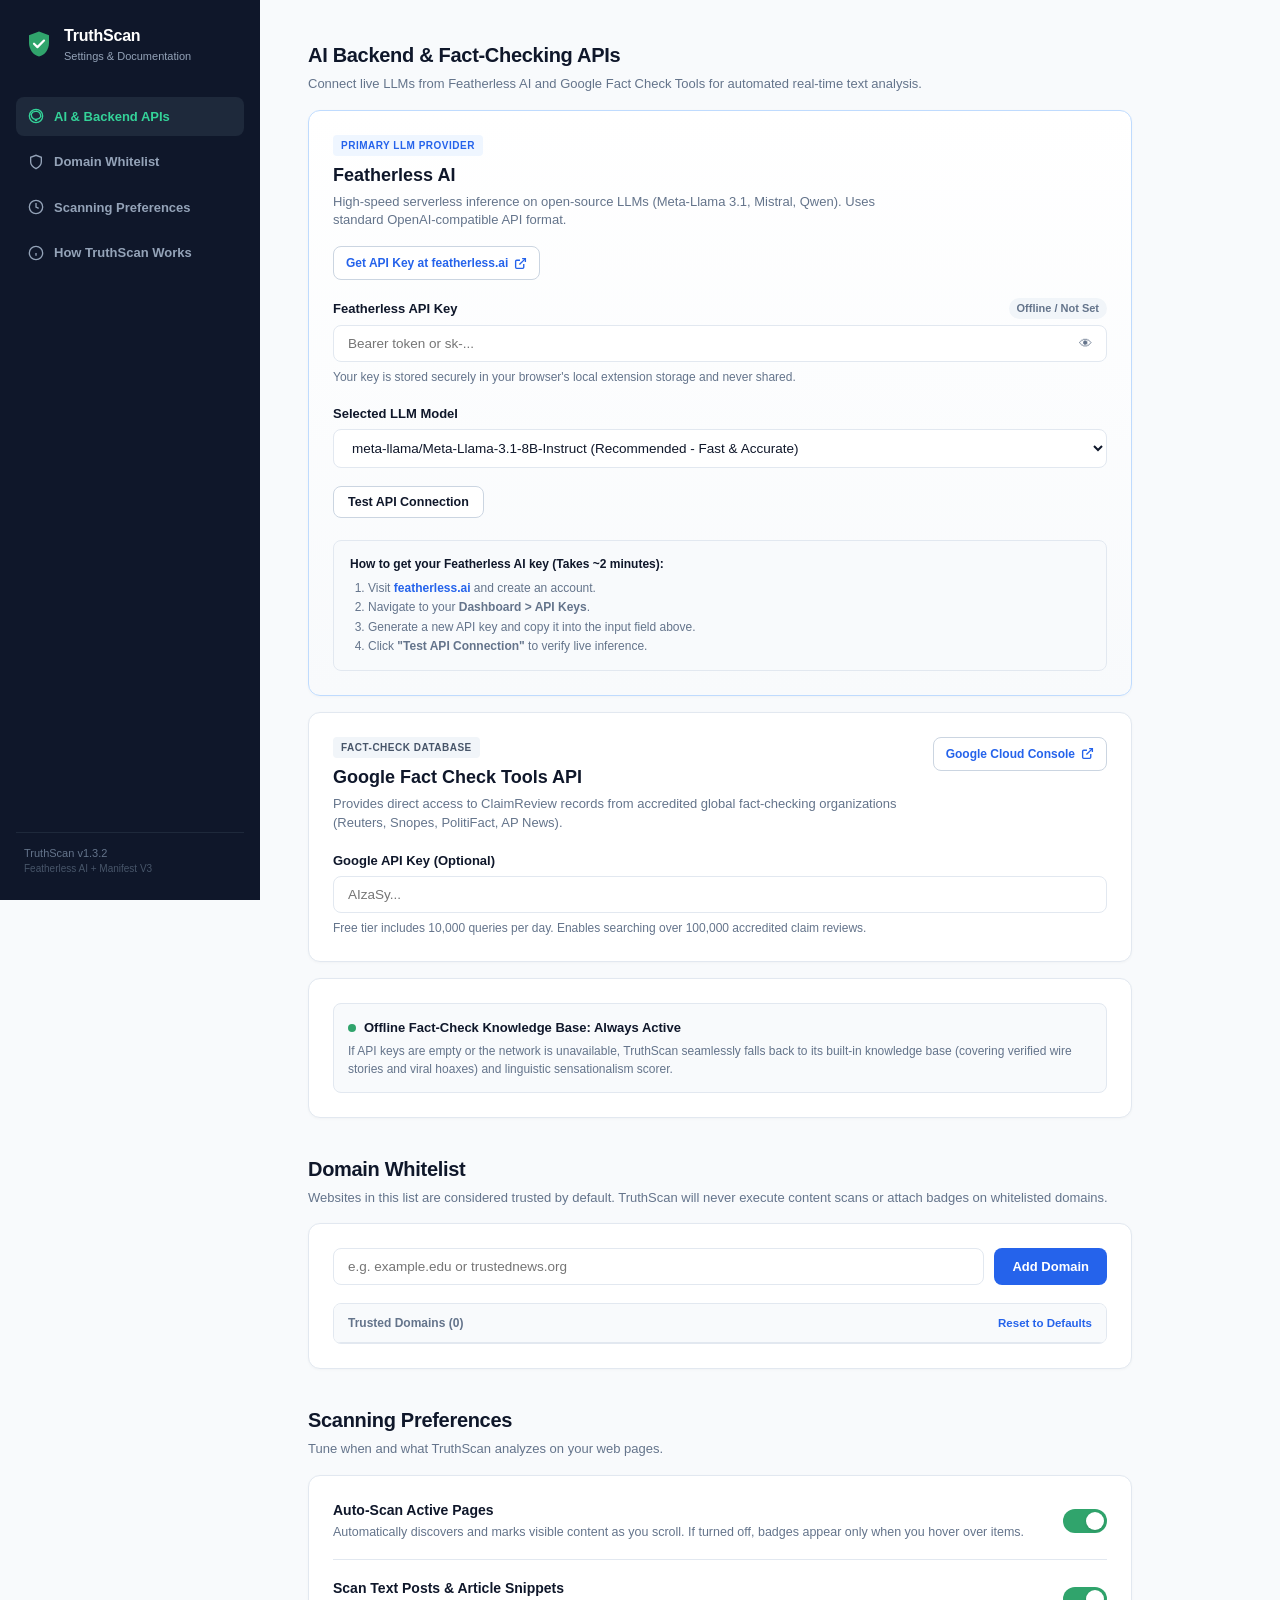
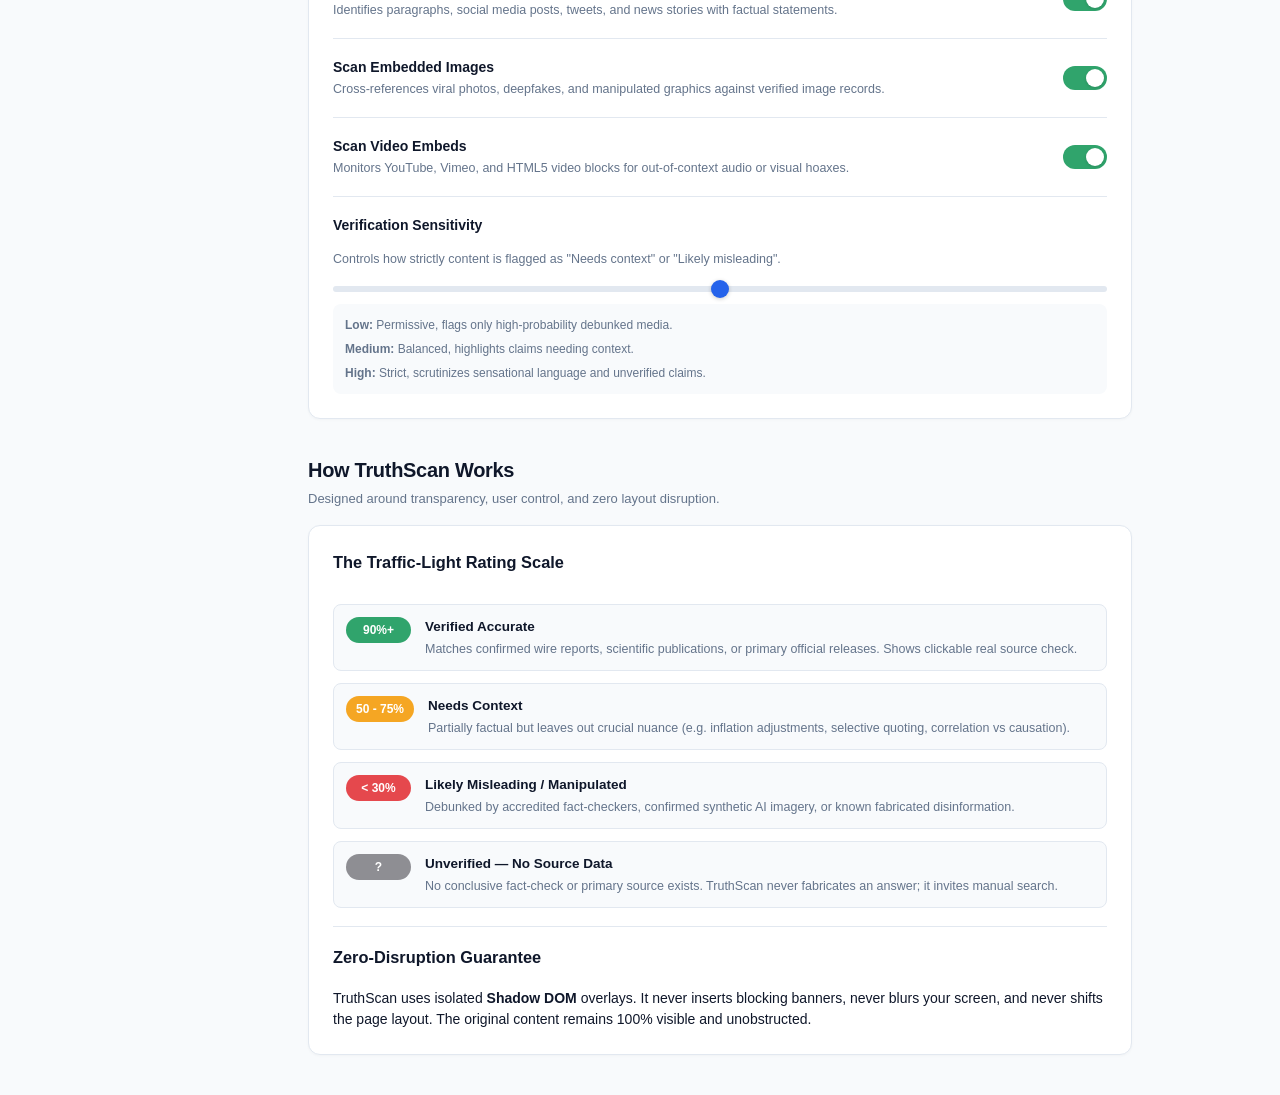
==== options/options.html @ 897d4288 "icons and options" ====
<!DOCTYPE html>
<html lang="en">
<head>
  <meta charset="UTF-8">
  <meta name="viewport" content="width=device-width, initial-scale=1.0">
  <title>TruthScan — Settings & AI Backend Configuration</title>
  <link rel="stylesheet" href="options.css">
</head>
<body>
  <div class="options-layout">
    <!-- Sidebar Navigation -->
    <aside class="sidebar">
      <div class="sidebar-brand">
        <svg class="brand-icon" viewBox="0 0 48 48" width="30" height="30" fill="none">
          <path d="M24 4L8 10V22C8 32.5 14.8 42.2 24 44C33.2 42.2 40 32.5 40 22V10L24 4Z" fill="#30A46C"/>
          <path d="M16 23.5L21.5 29L32 18.5" stroke="#FFFFFF" stroke-width="3.5" stroke-linecap="round" stroke-linejoin="round"/>
        </svg>
        <div>
          <div class="brand-title">TruthScan</div>
          <div class="brand-sub">Settings & Documentation</div>
        </div>
      </div>

      <nav class="nav-links">
        <a href="#section-api" class="nav-item active">
          <svg width="16" height="16" viewBox="0 0 24 24" fill="none" stroke="currentColor" stroke-width="2"><path d="M12 2a10 10 0 1 0 10 10A10 10 0 0 0 12 2zm1 14.93V18a1 1 0 0 1-2 0v-1.07A7 7 0 0 1 5.07 11H6a1 1 0 0 1 0-2h-.93A7 7 0 0 1 11 5.07V6a1 1 0 0 1 2 0v-.93A7 7 0 0 1 18.93 11H18a1 1 0 0 1 0 2h.93A7 7 0 0 1 13 16.93z"/></svg>
          AI & Backend APIs
        </a>
        <a href="#section-whitelist" class="nav-item">
          <svg width="16" height="16" viewBox="0 0 24 24" fill="none" stroke="currentColor" stroke-width="2"><path d="M12 22s8-4 8-10V5l-8-3-8 3v7c0 6 8 10 8 10z"/></svg>
          Domain Whitelist
        </a>
        <a href="#section-scanning" class="nav-item">
          <svg width="16" height="16" viewBox="0 0 24 24" fill="none" stroke="currentColor" stroke-width="2"><circle cx="12" cy="12" r="10"/><polyline points="12 6 12 12 16 14"/></svg>
          Scanning Preferences
        </a>
        <a href="#section-methodology" class="nav-item">
          <svg width="16" height="16" viewBox="0 0 24 24" fill="none" stroke="currentColor" stroke-width="2"><circle cx="12" cy="12" r="10"/><line x1="12" y1="16" x2="12" y2="12"/><line x1="12" y1="8" x2="12.01" y2="8"/></svg>
          How TruthScan Works
        </a>
      </nav>

      <div class="sidebar-footer">
        <div>TruthScan v1.3.2</div>
        <div class="subtext">Featherless AI + Manifest V3</div>
      </div>
    </aside>

    <!-- Main Content Area -->
    <main class="main-content">
      <!-- Success Toast -->
      <div id="save-toast" class="toast">Settings successfully updated!</div>

      <!-- AI Backend & API Section -->
      <section id="section-api" class="content-section">
        <div class="section-header">
          <h2>AI Backend & Fact-Checking APIs</h2>
          <p class="section-desc">Connect live LLMs from Featherless AI and Google Fact Check Tools for automated real-time text analysis.</p>
        </div>

        <!-- Featherless AI Card -->
        <div class="card api-highlight-card">
          <div class="card-header-badge">
            <div class="provider-info">
              <span class="provider-pill">PRIMARY LLM PROVIDER</span>
              <h3 class="provider-title">Featherless AI</h3>
              <p class="provider-desc">
                High-speed serverless inference on open-source LLMs (Meta-Llama 3.1, Mistral, Qwen). Uses standard OpenAI-compatible API format.
              </p>
            </div>
            <a href="https://featherless.ai" target="_blank" rel="noopener noreferrer" class="external-link-btn">
              <span>Get API Key at featherless.ai</span>
              <svg width="13" height="13" viewBox="0 0 24 24" fill="none" stroke="currentColor" stroke-width="2.5"><path d="M18 13v6a2 2 0 0 1-2 2H5a2 2 0 0 1-2-2V8a2 2 0 0 1 2-2h6"/><polyline points="15 3 21 3 21 9"/><line x1="10" y1="14" x2="21" y2="3"/></svg>
            </a>
          </div>

          <div class="api-field">
            <div class="field-label-row">
              <label class="field-label" for="featherless-key-input">Featherless API Key</label>
              <span class="key-status-pill" id="featherless-status-pill">Offline / Not Set</span>
            </div>
            <div class="input-with-action">
              <input type="password" id="featherless-key-input" placeholder="Bearer token or sk-..." class="text-input">
              <button type="button" id="toggle-key-visibility" class="action-sub-btn" title="Toggle visibility">👁</button>
            </div>
            <p class="field-help">Your key is stored securely in your browser's local extension storage and never shared.</p>
          </div>

          <div class="api-field">
            <label class="field-label" for="featherless-model-select">Selected LLM Model</label>
            <select id="featherless-model-select" class="text-select">
              <option value="meta-llama/Meta-Llama-3.1-8B-Instruct">meta-llama/Meta-Llama-3.1-8B-Instruct (Recommended - Fast & Accurate)</option>
              <option value="meta-llama/Meta-Llama-3.1-70B-Instruct">meta-llama/Meta-Llama-3.1-70B-Instruct (High Precision Reasoning)</option>
              <option value="mistralai/Mistral-7B-Instruct-v0.3">mistralai/Mistral-7B-Instruct-v0.3 (Concise & Swift)</option>
              <option value="Qwen/Qwen2.5-7B-Instruct">Qwen/Qwen2.5-7B-Instruct (Multilingual Strength)</option>
            </select>
          </div>

          <div class="api-actions-row">
            <button id="test-featherless-btn" class="secondary-btn">
              <span class="btn-spinner" id="test-spinner" style="display: none;"></span>
              <span id="test-btn-text">Test API Connection</span>
            </button>
            <div id="connection-test-result" class="test-feedback"></div>
          </div>

          <!-- Quick Setup Steps -->
          <div class="setup-steps-box">
            <div class="setup-steps-title">How to get your Featherless AI key (Takes ~2 minutes):</div>
            <ol class="setup-steps-list">
              <li>Visit <a href="https://featherless.ai" target="_blank" rel="noopener noreferrer">featherless.ai</a> and create an account.</li>
              <li>Navigate to your <strong>Dashboard &gt; API Keys</strong>.</li>
              <li>Generate a new API key and copy it into the input field above.</li>
              <li>Click <strong>"Test API Connection"</strong> to verify live inference.</li>
            </ol>
          </div>
        </div>

        <!-- Google Fact Check Tools Card -->
        <div class="card">
          <div class="card-header-badge">
            <div class="provider-info">
              <span class="provider-pill pill-secondary">FACT-CHECK DATABASE</span>
              <h3 class="provider-title">Google Fact Check Tools API</h3>
              <p class="provider-desc">
                Provides direct access to ClaimReview records from accredited global fact-checking organizations (Reuters, Snopes, PolitiFact, AP News).
              </p>
            </div>
            <a href="https://console.cloud.google.com/apis/library/factchecktools.googleapis.com" target="_blank" rel="noopener noreferrer" class="external-link-btn">
              <span>Google Cloud Console</span>
              <svg width="13" height="13" viewBox="0 0 24 24" fill="none" stroke="currentColor" stroke-width="2.5"><path d="M18 13v6a2 2 0 0 1-2 2H5a2 2 0 0 1-2-2V8a2 2 0 0 1 2-2h6"/><polyline points="15 3 21 3 21 9"/><line x1="10" y1="14" x2="21" y2="3"/></svg>
            </a>
          </div>

          <div class="api-field">
            <label class="field-label" for="google-key-input">Google API Key (Optional)</label>
            <input type="password" id="google-key-input" placeholder="AIzaSy..." class="text-input">
            <p class="field-help">Free tier includes 10,000 queries per day. Enables searching over 100,000 accredited claim reviews.</p>
          </div>
        </div>

        <!-- Fallback Engine Status -->
        <div class="card">
          <div class="api-status-box">
            <div class="api-status-badge">
              <span class="dot-green"></span>
              <span>Offline Fact-Check Knowledge Base: Always Active</span>
            </div>
            <p class="api-status-desc">
              If API keys are empty or the network is unavailable, TruthScan seamlessly falls back to its built-in knowledge base (covering verified wire stories and viral hoaxes) and linguistic sensationalism scorer.
            </p>
          </div>
        </div>
      </section>

      <!-- Domain Whitelist Section -->
      <section id="section-whitelist" class="content-section">
        <div class="section-header">
          <h2>Domain Whitelist</h2>
          <p class="section-desc">Websites in this list are considered trusted by default. TruthScan will never execute content scans or attach badges on whitelisted domains.</p>
        </div>

        <div class="card">
          <div class="whitelist-input-row">
            <input type="text" id="new-domain-input" placeholder="e.g. example.edu or trustednews.org" class="text-input">
            <button id="add-domain-btn" class="primary-btn">Add Domain</button>
          </div>

          <div class="whitelist-container">
            <div class="whitelist-header">
              <span>Trusted Domains (<span id="whitelist-count">0</span>)</span>
              <button id="reset-whitelist-btn" class="text-btn">Reset to Defaults</button>
            </div>
            <ul id="whitelist-items" class="whitelist-list">
              <!-- Rendered dynamically -->
            </ul>
          </div>
        </div>
      </section>

      <!-- Scanning Preferences Section -->
      <section id="section-scanning" class="content-section">
        <div class="section-header">
          <h2>Scanning Preferences</h2>
          <p class="section-desc">Tune when and what TruthScan analyzes on your web pages.</p>
        </div>

        <div class="card">
          <div class="pref-row">
            <div>
              <div class="pref-title">Auto-Scan Active Pages</div>
              <div class="pref-desc">Automatically discovers and marks visible content as you scroll. If turned off, badges appear only when you hover over items.</div>
            </div>
            <label class="switch">
              <input type="checkbox" id="pref-auto-scan" checked>
              <span class="slider"></span>
            </label>
          </div>

          <div class="divider"></div>

          <div class="pref-row">
            <div>
              <div class="pref-title">Scan Text Posts & Article Snippets</div>
              <div class="pref-desc">Identifies paragraphs, social media posts, tweets, and news stories with factual statements.</div>
            </div>
            <label class="switch">
              <input type="checkbox" id="pref-scan-text" checked>
              <span class="slider"></span>
            </label>
          </div>

          <div class="divider"></div>

          <div class="pref-row">
            <div>
              <div class="pref-title">Scan Embedded Images</div>
              <div class="pref-desc">Cross-references viral photos, deepfakes, and manipulated graphics against verified image records.</div>
            </div>
            <label class="switch">
              <input type="checkbox" id="pref-scan-images" checked>
              <span class="slider"></span>
            </label>
          </div>

          <div class="divider"></div>

          <div class="pref-row">
            <div>
              <div class="pref-title">Scan Video Embeds</div>
              <div class="pref-desc">Monitors YouTube, Vimeo, and HTML5 video blocks for out-of-context audio or visual hoaxes.</div>
            </div>
            <label class="switch">
              <input type="checkbox" id="pref-scan-videos" checked>
              <span class="slider"></span>
            </label>
          </div>

          <div class="divider"></div>

          <div class="slider-row">
            <div class="pref-title">Verification Sensitivity</div>
            <div class="pref-desc">Controls how strictly content is flagged as "Needs context" or "Likely misleading".</div>
            
            <div class="slider-container">
              <input type="range" id="pref-sensitivity" min="1" max="3" step="1" value="2" class="range-slider">
              <div class="range-markers">
                <span><strong>Low:</strong> Permissive, flags only high-probability debunked media.</span>
                <span><strong>Medium:</strong> Balanced, highlights claims needing context.</span>
                <span><strong>High:</strong> Strict, scrutinizes sensational language and unverified claims.</span>
              </div>
            </div>
          </div>
        </div>
      </section>

      <!-- Credibility Methodology Section -->
      <section id="section-methodology" class="content-section">
        <div class="section-header">
          <h2>How TruthScan Works</h2>
          <p class="section-desc">Designed around transparency, user control, and zero layout disruption.</p>
        </div>

        <div class="card methodology-card">
          <h3>The Traffic-Light Rating Scale</h3>
          <div class="scale-grid">
            <div class="scale-item item-green">
              <div class="scale-badge" style="background-color: #30A46C">90%+</div>
              <div class="scale-content">
                <div class="scale-title">Verified Accurate</div>
                <div class="scale-desc">Matches confirmed wire reports, scientific publications, or primary official releases. Shows clickable real source check.</div>
              </div>
            </div>

            <div class="scale-item item-yellow">
              <div class="scale-badge" style="background-color: #F5A623">50 - 75%</div>
              <div class="scale-content">
                <div class="scale-title">Needs Context</div>
                <div class="scale-desc">Partially factual but leaves out crucial nuance (e.g. inflation adjustments, selective quoting, correlation vs causation).</div>
              </div>
            </div>

            <div class="scale-item item-red">
              <div class="scale-badge" style="background-color: #E5484D">&lt; 30%</div>
              <div class="scale-content">
                <div class="scale-title">Likely Misleading / Manipulated</div>
                <div class="scale-desc">Debunked by accredited fact-checkers, confirmed synthetic AI imagery, or known fabricated disinformation.</div>
              </div>
            </div>

            <div class="scale-item item-gray">
              <div class="scale-badge" style="background-color: #8E8E93">?</div>
              <div class="scale-content">
                <div class="scale-title">Unverified — No Source Data</div>
                <div class="scale-desc">No conclusive fact-check or primary source exists. TruthScan never fabricates an answer; it invites manual search.</div>
              </div>
            </div>
          </div>

          <div class="divider"></div>

          <h3>Zero-Disruption Guarantee</h3>
          <p>TruthScan uses isolated <strong>Shadow DOM</strong> overlays. It never inserts blocking banners, never blurs your screen, and never shifts the page layout. The original content remains 100% visible and unobstructed.</p>
        </div>
      </section>
    </main>
  </div>

  <script src="options.js"></script>
</body>
</html>
---- options/options.css ----
/**
 * TruthScan Options & Documentation Styles
 */

:root {
  --font-family: -apple-system, BlinkMacSystemFont, "Segoe UI", Roboto, "Helvetica Neue", Arial, sans-serif;
  --bg-page: #F8FAFC;
  --bg-card: #FFFFFF;
  --bg-sidebar: #0F172A;
  --border-color: #E2E8F0;
  --text-main: #0F172A;
  --text-muted: #64748B;
  --color-green: #30A46C;
  --color-yellow: #F5A623;
  --color-red: #E5484D;
  --color-gray: #8E8E93;
}

* {
  box-sizing: border-box;
  margin: 0;
  padding: 0;
}

body {
  font-family: var(--font-family);
  background-color: var(--bg-page);
  color: var(--text-main);
  line-height: 1.5;
  font-size: 14px;
}

.options-layout {
  display: flex;
  min-height: 100vh;
}

/* Sidebar */
.sidebar {
  width: 260px;
  background-color: var(--bg-sidebar);
  color: #FFFFFF;
  display: flex;
  flex-direction: column;
  flex-shrink: 0;
  padding: 24px 16px;
  position: sticky;
  top: 0;
  height: 100vh;
}

.sidebar-brand {
  display: flex;
  align-items: center;
  gap: 10px;
  margin-bottom: 32px;
  padding: 0 8px;
}

.brand-title {
  font-size: 16px;
  font-weight: 800;
  letter-spacing: -0.2px;
}

.brand-sub {
  font-size: 11px;
  color: #94A3B8;
}

.nav-links {
  display: flex;
  flex-direction: column;
  gap: 6px;
  flex: 1;
}

.nav-item {
  display: flex;
  align-items: center;
  gap: 10px;
  padding: 10px 12px;
  border-radius: 8px;
  color: #94A3B8;
  text-decoration: none;
  font-size: 13px;
  font-weight: 600;
  transition: all 0.15s ease;
}

.nav-item:hover {
  background-color: #1E293B;
  color: #FFFFFF;
}

.nav-item.active {
  background-color: #1E293B;
  color: #34D399;
}

.sidebar-footer {
  font-size: 11px;
  color: #64748B;
  padding: 12px 8px 0;
  border-top: 1px solid #1E293B;
}

.subtext {
  font-size: 10px;
  color: #475569;
}

/* Main Content */
.main-content {
  flex: 1;
  padding: 40px 48px;
  max-width: 920px;
  display: flex;
  flex-direction: column;
  gap: 36px;
}

.toast {
  position: fixed;
  bottom: 24px;
  right: 24px;
  background-color: #0F172A;
  color: #FFFFFF;
  padding: 12px 20px;
  border-radius: 8px;
  font-size: 13px;
  font-weight: 600;
  box-shadow: 0 10px 25px rgba(0,0,0,0.15);
  opacity: 0;
  transform: translateY(10px);
  transition: all 0.2s ease;
  pointer-events: none;
  z-index: 1000;
}

.toast.show {
  opacity: 1;
  transform: translateY(0);
}

.content-section {
  display: flex;
  flex-direction: column;
  gap: 16px;
}

.section-header h2 {
  font-size: 20px;
  font-weight: 800;
  color: var(--text-main);
  letter-spacing: -0.3px;
}

.section-desc {
  font-size: 13px;
  color: var(--text-muted);
  margin-top: 4px;
}

.card {
  background-color: var(--bg-card);
  border: 1px solid var(--border-color);
  border-radius: 12px;
  padding: 24px;
  box-shadow: 0 1px 3px rgba(0,0,0,0.03);
  display: flex;
  flex-direction: column;
  gap: 18px;
}

/* Whitelist UI */
.whitelist-input-row {
  display: flex;
  gap: 10px;
}

.text-input {
  flex: 1;
  padding: 10px 14px;
  border: 1px solid var(--border-color);
  border-radius: 8px;
  font-size: 13.5px;
  font-family: inherit;
  outline: none;
  transition: border-color 0.15s ease;
}

.text-input:focus {
  border-color: #2563EB;
}

.primary-btn {
  background-color: #2563EB;
  color: #FFFFFF;
  border: none;
  border-radius: 8px;
  padding: 10px 18px;
  font-size: 13px;
  font-weight: 600;
  cursor: pointer;
  transition: background-color 0.15s ease;
}

.primary-btn:hover {
  background-color: #1D4ED8;
}

.whitelist-container {
  border: 1px solid var(--border-color);
  border-radius: 8px;
  overflow: hidden;
}

.whitelist-header {
  background-color: #F8FAFC;
  padding: 10px 14px;
  display: flex;
  justify-content: space-between;
  align-items: center;
  font-size: 12px;
  font-weight: 700;
  color: var(--text-muted);
  border-bottom: 1px solid var(--border-color);
}

.text-btn {
  background: none;
  border: none;
  color: #2563EB;
  font-size: 11.5px;
  font-weight: 600;
  cursor: pointer;
}

.text-btn:hover {
  text-decoration: underline;
}

.whitelist-list {
  list-style: none;
  max-height: 240px;
  overflow-y: auto;
}

.whitelist-item {
  display: flex;
  align-items: center;
  justify-content: space-between;
  padding: 10px 14px;
  border-bottom: 1px solid #F1F5F9;
  font-size: 13px;
}

.whitelist-item:last-child {
  border-bottom: none;
}

.remove-domain-btn {
  background: none;
  border: none;
  color: #94A3B8;
  cursor: pointer;
  padding: 4px;
  border-radius: 4px;
  display: flex;
  align-items: center;
  justify-content: center;
}

.remove-domain-btn:hover {
  color: var(--color-red);
  background-color: #FEE2E2;
}

/* Preferences Rows */
.pref-row {
  display: flex;
  align-items: center;
  justify-content: space-between;
  gap: 20px;
}

.pref-title {
  font-size: 14px;
  font-weight: 700;
  color: var(--text-main);
}

.pref-desc {
  font-size: 12.5px;
  color: var(--text-muted);
  margin-top: 2px;
}

.divider {
  height: 1px;
  background-color: var(--border-color);
}

/* Switches */
.switch {
  position: relative;
  display: inline-block;
  width: 44px;
  height: 24px;
  flex-shrink: 0;
}

.switch input {
  opacity: 0;
  width: 0;
  height: 0;
}

.slider {
  position: absolute;
  cursor: pointer;
  top: 0;
  left: 0;
  right: 0;
  bottom: 0;
  background-color: #CBD5E1;
  transition: 0.2s cubic-bezier(0.16, 1, 0.3, 1);
  border-radius: 999px;
}

.slider:before {
  position: absolute;
  content: "";
  height: 18px;
  width: 18px;
  left: 3px;
  bottom: 3px;
  background-color: white;
  transition: 0.2s cubic-bezier(0.16, 1, 0.3, 1);
  border-radius: 50%;
  box-shadow: 0 1px 3px rgba(0,0,0,0.15);
}

input:checked + .slider {
  background-color: var(--color-green);
}

input:checked + .slider:before {
  transform: translateX(20px);
}

/* Slider Row */
.slider-row {
  display: flex;
  flex-direction: column;
  gap: 12px;
}

.slider-container {
  display: flex;
  flex-direction: column;
  gap: 8px;
  margin-top: 6px;
}

.range-slider {
  -webkit-appearance: none;
  appearance: none;
  width: 100%;
  height: 6px;
  border-radius: 3px;
  background: #E2E8F0;
  outline: none;
}

.range-slider::-webkit-slider-thumb {
  -webkit-appearance: none;
  appearance: none;
  width: 18px;
  height: 18px;
  border-radius: 50%;
  background: #2563EB;
  cursor: pointer;
  box-shadow: 0 1px 4px rgba(0,0,0,0.2);
}

.range-markers {
  display: flex;
  flex-direction: column;
  gap: 6px;
  font-size: 12px;
  color: var(--text-muted);
  background: #F8FAFC;
  padding: 12px;
  border-radius: 8px;
  margin-top: 4px;
}

/* API Box & Provider Highlights */
.api-highlight-card {
  border-color: #BFDBFE;
  background: linear-gradient(180deg, #FFFFFF 0%, #F8FAFC 100%);
  position: relative;
}

.card-header-badge {
  display: flex;
  justify-content: space-between;
  align-items: flex-start;
  gap: 16px;
  flex-wrap: wrap;
}

.provider-info {
  display: flex;
  flex-direction: column;
  gap: 4px;
}

.provider-pill {
  font-size: 10px;
  font-weight: 800;
  letter-spacing: 0.5px;
  padding: 3px 8px;
  border-radius: 4px;
  background-color: #EFF6FF;
  color: #2563EB;
  display: inline-block;
  width: fit-content;
}

.provider-pill.pill-secondary {
  background-color: #F1F5F9;
  color: #475569;
}

.provider-title {
  font-size: 18px;
  font-weight: 800;
  color: var(--text-main);
  margin-top: 2px;
}

.provider-desc {
  font-size: 13px;
  color: var(--text-muted);
  max-width: 580px;
  line-height: 1.45;
}

.external-link-btn {
  display: inline-flex;
  align-items: center;
  gap: 6px;
  background-color: #FFFFFF;
  border: 1px solid #CBD5E1;
  color: #2563EB;
  font-size: 12px;
  font-weight: 600;
  padding: 7px 12px;
  border-radius: 8px;
  text-decoration: none;
  transition: all 0.15s ease;
  white-space: nowrap;
}

.external-link-btn:hover {
  background-color: #F8FAFC;
  border-color: #94A3B8;
}

.field-label-row {
  display: flex;
  align-items: center;
  justify-content: space-between;
}

.key-status-pill {
  font-size: 11px;
  font-weight: 700;
  padding: 2px 8px;
  border-radius: 999px;
  background-color: #F1F5F9;
  color: #64748B;
}

.key-status-pill.is-connected {
  background-color: #ECFDF5;
  color: #059669;
}

.key-status-pill.is-error {
  background-color: #FEF2F2;
  color: #DC2626;
}

.input-with-action {
  display: flex;
  position: relative;
}

.input-with-action .text-input {
  padding-right: 42px;
}

.action-sub-btn {
  position: absolute;
  right: 6px;
  top: 6px;
  bottom: 6px;
  width: 32px;
  background: none;
  border: none;
  cursor: pointer;
  border-radius: 6px;
  color: #64748B;
  display: flex;
  align-items: center;
  justify-content: center;
}

.action-sub-btn:hover {
  background-color: #F1F5F9;
}

.text-select {
  padding: 10px 14px;
  border: 1px solid var(--border-color);
  border-radius: 8px;
  font-size: 13.5px;
  font-family: inherit;
  outline: none;
  background-color: #FFFFFF;
  color: var(--text-main);
  cursor: pointer;
}

.text-select:focus {
  border-color: #2563EB;
}

.api-actions-row {
  display: flex;
  align-items: center;
  gap: 12px;
  flex-wrap: wrap;
}

.secondary-btn {
  background-color: #FFFFFF;
  border: 1px solid #CBD5E1;
  color: var(--text-main);
  padding: 8px 14px;
  border-radius: 8px;
  font-size: 12.5px;
  font-weight: 600;
  cursor: pointer;
  display: inline-flex;
  align-items: center;
  gap: 6px;
  transition: all 0.15s ease;
}

.secondary-btn:hover {
  background-color: #F8FAFC;
  border-color: #94A3B8;
}

.btn-spinner {
  width: 12px;
  height: 12px;
  border: 2px solid #CBD5E1;
  border-top-color: #2563EB;
  border-radius: 50%;
  animation: spin 0.8s linear infinite;
}

@keyframes spin {
  to { transform: rotate(360deg); }
}

.test-feedback {
  font-size: 12px;
  font-weight: 600;
}

.test-feedback.is-success {
  color: #059669;
}

.test-feedback.is-error {
  color: #DC2626;
}

.setup-steps-box {
  background-color: #F8FAFC;
  border: 1px solid var(--border-color);
  border-radius: 8px;
  padding: 14px 16px;
  margin-top: 4px;
}

.setup-steps-title {
  font-size: 12px;
  font-weight: 700;
  color: var(--text-main);
  margin-bottom: 6px;
}

.setup-steps-list {
  padding-left: 18px;
  font-size: 12px;
  color: var(--text-muted);
  line-height: 1.6;
}

.setup-steps-list a {
  color: #2563EB;
  text-decoration: none;
  font-weight: 600;
}

.setup-steps-list a:hover {
  text-decoration: underline;
}

.api-field {
  display: flex;
  flex-direction: column;
  gap: 6px;
}

.field-label {
  font-size: 13px;
  font-weight: 700;
  color: var(--text-main);
}

.field-help {
  font-size: 12px;
  color: var(--text-muted);
}

.api-status-box {
  background-color: #F8FAFC;
  border: 1px solid var(--border-color);
  border-radius: 8px;
  padding: 14px;
}

.api-status-badge {
  display: flex;
  align-items: center;
  gap: 8px;
  font-weight: 700;
  font-size: 13px;
  color: var(--text-main);
}

.dot-green {
  width: 8px;
  height: 8px;
  border-radius: 50%;
  background-color: var(--color-green);
}

.api-status-desc {
  font-size: 12px;
  color: var(--text-muted);
  margin-top: 4px;
}

/* Scale Grid */
.scale-grid {
  display: flex;
  flex-direction: column;
  gap: 12px;
  margin-top: 12px;
}

.scale-item {
  display: flex;
  align-items: flex-start;
  gap: 14px;
  padding: 12px;
  border-radius: 8px;
  background-color: #F8FAFC;
  border: 1px solid var(--border-color);
}

.scale-badge {
  color: #FFFFFF;
  font-weight: 800;
  font-size: 12px;
  padding: 4px 10px;
  border-radius: 999px;
  flex-shrink: 0;
  min-width: 65px;
  text-align: center;
}

.scale-title {
  font-weight: 700;
  font-size: 13.5px;
  color: var(--text-main);
}

.scale-desc {
  font-size: 12.5px;
  color: var(--text-muted);
  margin-top: 2px;
}
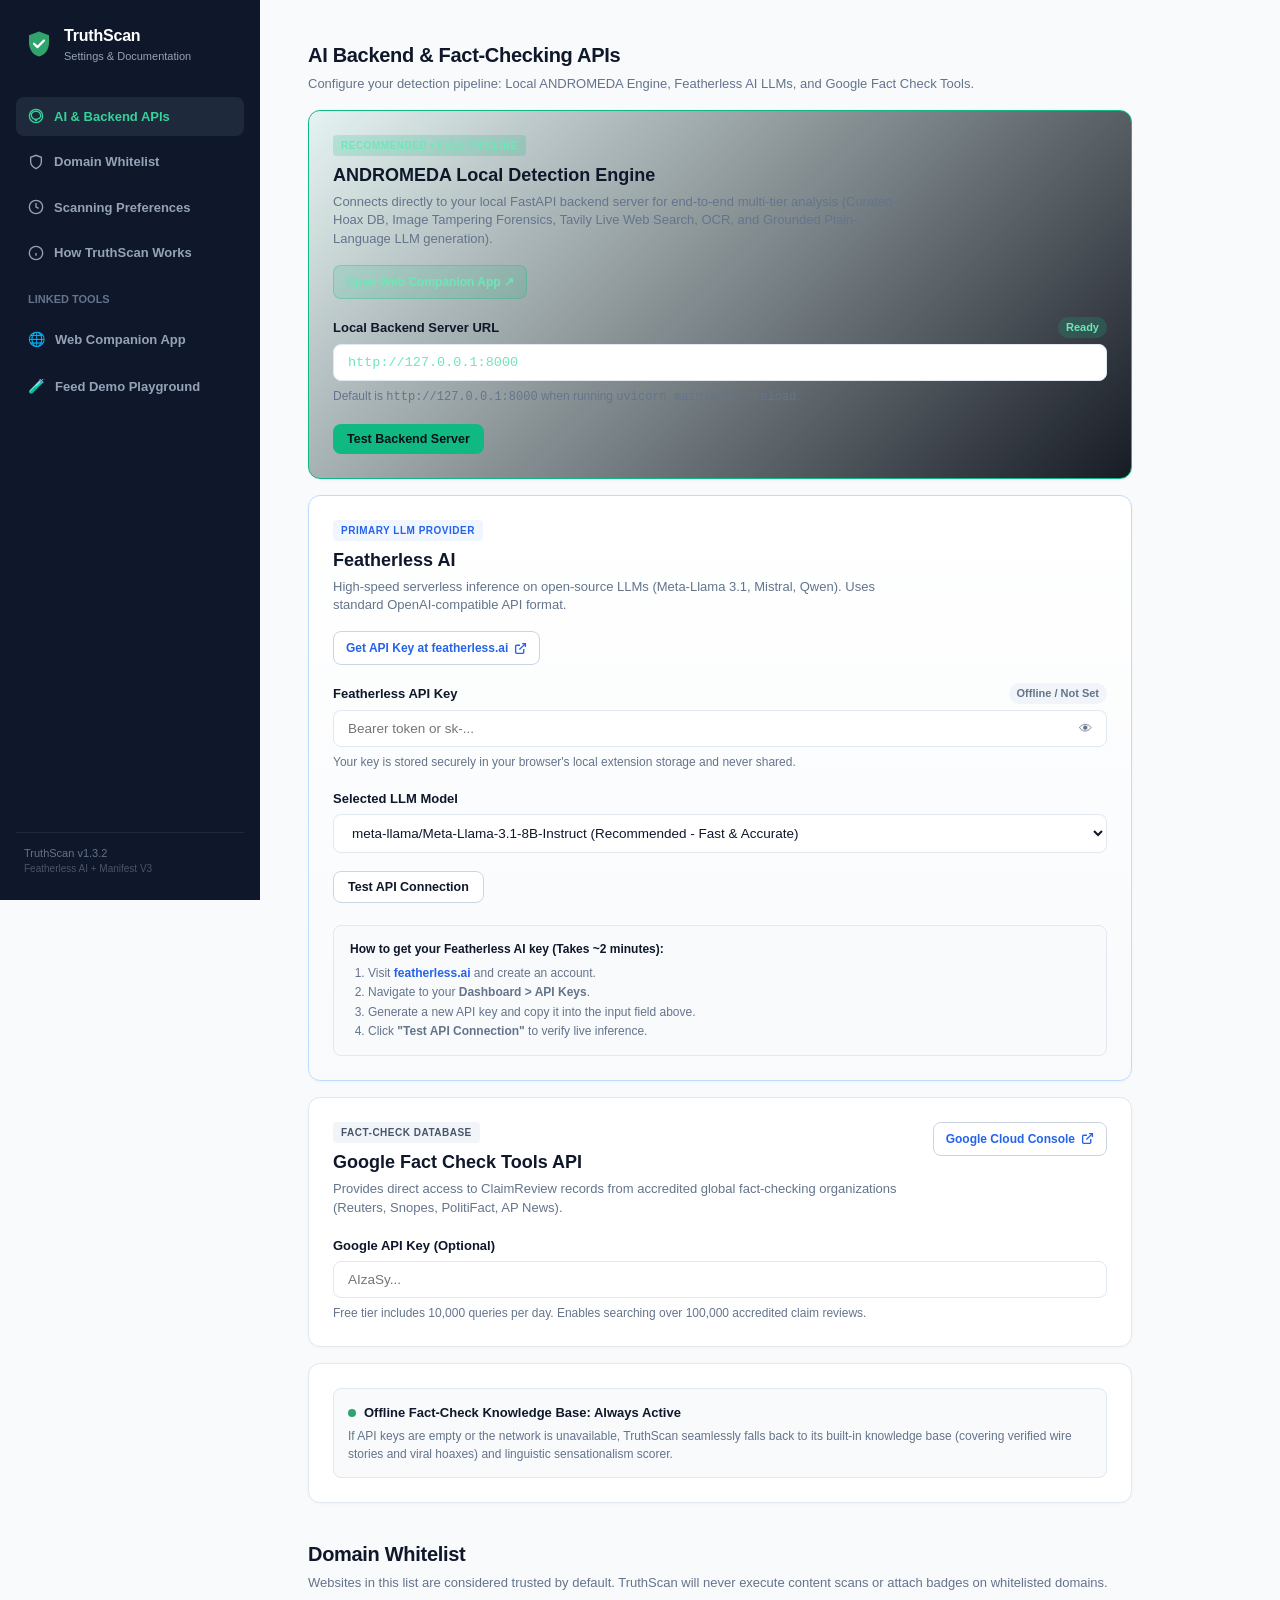
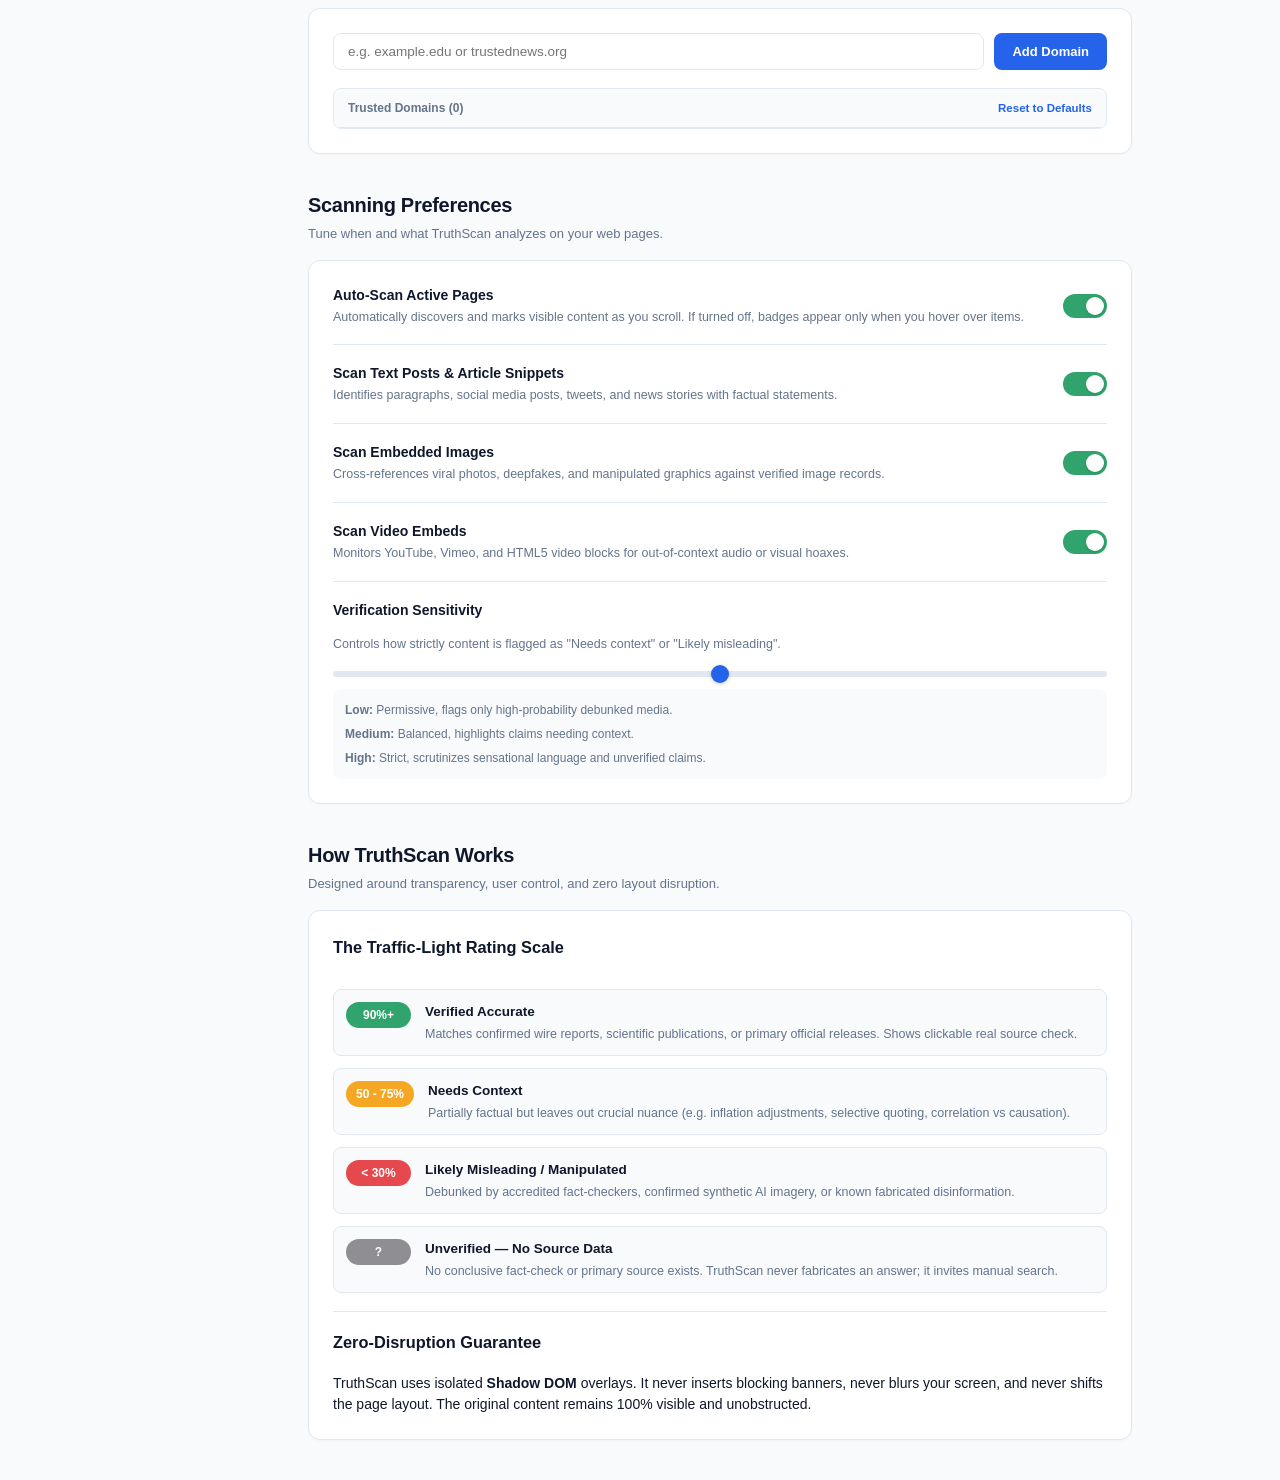
==== commit 3250bf64: "final" ====
--- a/options/options.html
+++ b/options/options.html
@@ -38,6 +38,15 @@
           <svg width="16" height="16" viewBox="0 0 24 24" fill="none" stroke="currentColor" stroke-width="2"><circle cx="12" cy="12" r="10"/><line x1="12" y1="16" x2="12" y2="12"/><line x1="12" y1="8" x2="12.01" y2="8"/></svg>
           How TruthScan Works
         </a>
+        <div style="margin: 12px 0 6px 12px; font-size: 11px; font-weight: 700; color: #64748b; text-transform: uppercase;">Linked Tools</div>
+        <a href="http://127.0.0.1:8000" target="_blank" class="nav-item">
+          <span style="font-size: 14px;">🌐</span>
+          Web Companion App
+        </a>
+        <a href="http://127.0.0.1:8000/demo" target="_blank" class="nav-item">
+          <span style="font-size: 14px;">🧪</span>
+          Feed Demo Playground
+        </a>
       </nav>
 
       <div class="sidebar-footer">
@@ -55,7 +64,42 @@
       <section id="section-api" class="content-section">
         <div class="section-header">
           <h2>AI Backend & Fact-Checking APIs</h2>
-          <p class="section-desc">Connect live LLMs from Featherless AI and Google Fact Check Tools for automated real-time text analysis.</p>
+          <p class="section-desc">Configure your detection pipeline: Local ANDROMEDA Engine, Featherless AI LLMs, and Google Fact Check Tools.</p>
+        </div>
+
+        <!-- ANDROMEDA Local Backend Card -->
+        <div class="card api-highlight-card" style="border-color: #10b981; background: linear-gradient(135deg, rgba(16, 185, 129, 0.08), rgba(11, 15, 25, 0.95));">
+          <div class="card-header-badge">
+            <div class="provider-info">
+              <span class="provider-pill" style="background: rgba(16, 185, 129, 0.2); color: #6ee7b7; border-color: rgba(16, 185, 129, 0.4);">RECOMMENDED • FULL PIPELINE</span>
+              <h3 class="provider-title">ANDROMEDA Local Detection Engine</h3>
+              <p class="provider-desc">
+                Connects directly to your local FastAPI backend server for end-to-end multi-tier analysis (Curated Hoax DB, Image Tampering Forensics, Tavily Live Web Search, OCR, and Grounded Plain-Language LLM generation).
+              </p>
+            </div>
+            <a href="http://127.0.0.1:8000" target="_blank" rel="noopener noreferrer" class="external-link-btn" style="background: rgba(16, 185, 129, 0.15); color: #6ee7b7; border-color: rgba(16, 185, 129, 0.3);">
+              <span>Open Web Companion App ↗</span>
+            </a>
+          </div>
+
+          <div class="api-field">
+            <div class="field-label-row">
+              <label class="field-label" for="backend-url-input">Local Backend Server URL</label>
+              <span class="key-status-pill" id="backend-status-pill" style="background: rgba(16, 185, 129, 0.2); color: #6ee7b7;">Ready</span>
+            </div>
+            <div class="input-with-action">
+              <input type="text" id="backend-url-input" value="http://127.0.0.1:8000" placeholder="http://127.0.0.1:8000" class="text-input" style="color: #6ee7b7; font-family: monospace;">
+            </div>
+            <p class="field-help">Default is <code>http://127.0.0.1:8000</code> when running <code>uvicorn main:app --reload</code>.</p>
+          </div>
+
+          <div class="api-actions-row">
+            <button id="test-backend-btn" class="secondary-btn" style="background: #10b981; color: #0b0f19; font-weight: 700; border: none;">
+              <span class="btn-spinner" id="backend-spinner" style="display: none;"></span>
+              <span id="backend-btn-text">Test Backend Server</span>
+            </button>
+            <div id="backend-test-result" class="test-feedback"></div>
+          </div>
         </div>
 
         <!-- Featherless AI Card -->
